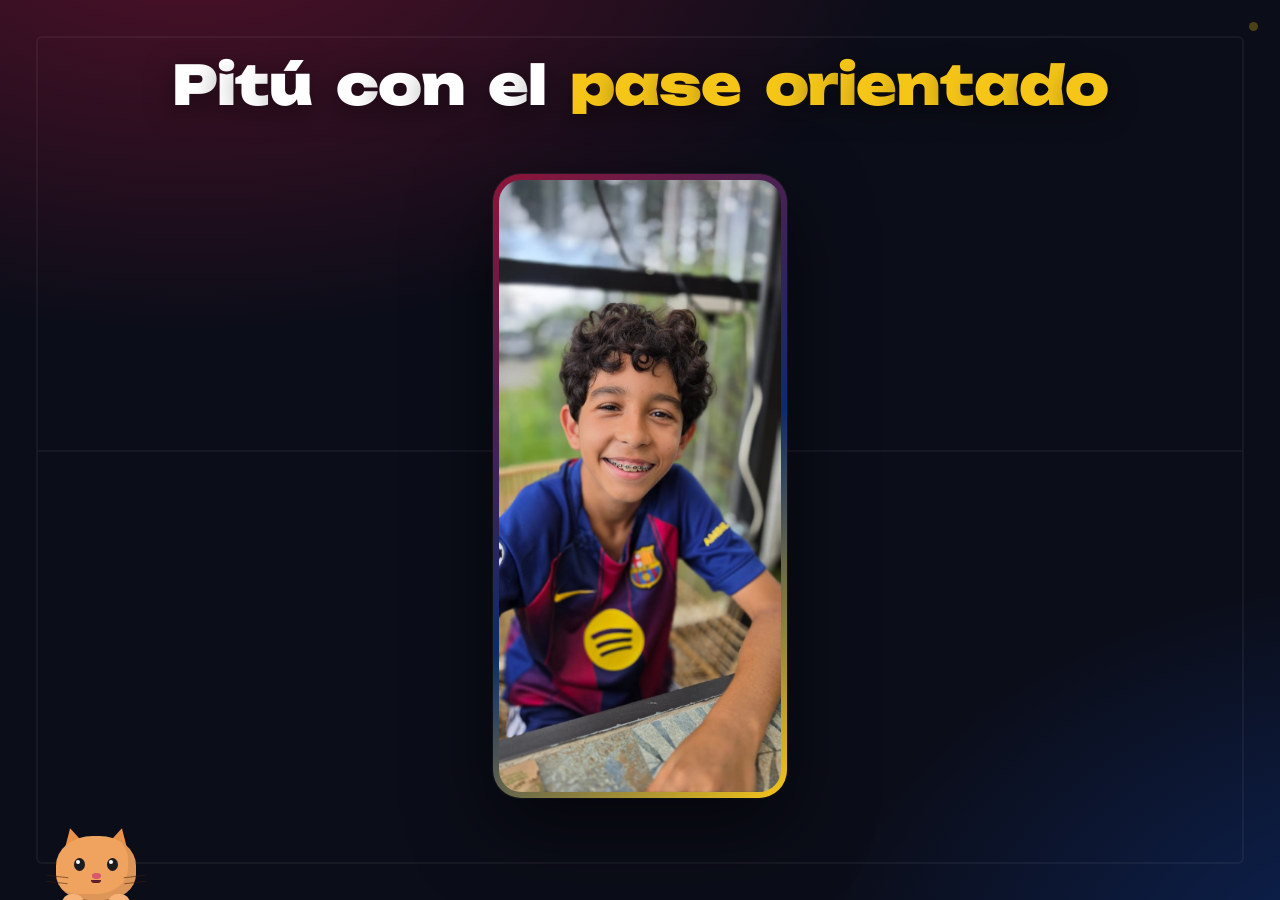
==== index.html @ ebadd92a "Add andy42.com landing page Static page: header, centered photo, CSS-only easter eggs (yawning cat, " ====
<!DOCTYPE html>
<html lang="es">
<head>
  <meta charset="utf-8">
  <meta name="viewport" content="width=device-width, initial-scale=1">
  <title>Pitú con el pase orientado</title>
  <link rel="preconnect" href="https://fonts.googleapis.com">
  <link rel="preconnect" href="https://fonts.gstatic.com" crossorigin>
  <link href="https://fonts.googleapis.com/css2?family=Unbounded:wght@700;900&display=swap" rel="stylesheet">
  <link rel="stylesheet" href="style.css">
</head>
<body>
  <!-- Confetti easter egg: two radios swap so every click replays the burst -->
  <input type="radio" name="party" id="party-a" class="party-toggle">
  <input type="radio" name="party" id="party-b" class="party-toggle">

  <div class="pitch" aria-hidden="true"></div>

  <header>
    <h1 aria-label="Pitú con el pase orientado">
      <span>P</span><span>i</span><span>t</span><span>ú</span>
      <span class="gap"></span>
      <span>c</span><span>o</span><span>n</span>
      <span class="gap"></span>
      <span>e</span><span>l</span>
      <span class="gap"></span>
      <span class="accent"><span>p</span><span>a</span><span>s</span><span>e</span>
      <span class="gap"></span>
      <span>o</span><span>r</span><span>i</span><span>e</span><span>n</span><span>t</span><span>a</span><span>d</span><span>o</span></span>
    </h1>
  </header>

  <main>
    <figure class="photo">
      <img src="andy.jpg" alt="Pitú" width="739" height="1600">
    </figure>
  </main>

  <!-- The secret dot -->
  <label for="party-a" class="dot dot-a" title=""></label>
  <label for="party-b" class="dot dot-b" title=""></label>

  <div class="confetti" aria-hidden="true">
    <i></i><i></i><i></i><i></i><i></i><i></i><i></i><i></i><i></i><i></i>
    <i></i><i></i><i></i><i></i><i></i><i></i><i></i><i></i><i></i><i></i>
    <i></i><i></i><i></i><i></i><i></i><i></i><i></i><i></i><i></i><i></i>
    <i></i><i></i><i></i><i></i><i></i><i></i><i></i><i></i><i></i><i></i>
  </div>

  <!-- The cat, peeking from the bottom corner -->
  <div class="cat" aria-hidden="true">
    <div class="ear left"></div>
    <div class="ear right"></div>
    <div class="head">
      <div class="eye left"></div>
      <div class="eye right"></div>
      <div class="nose"></div>
      <div class="mouth"></div>
      <div class="whiskers left"></div>
      <div class="whiskers right"></div>
    </div>
    <div class="paw left"></div>
    <div class="paw right"></div>
  </div>
</body>
</html>
---- style.css ----
/* ---------- Base ---------- */
:root {
  --blue: #0d2b6b;
  --garnet: #8e1438;
  --gold: #f5c518;
  --ink: #f4f1ea;
}

* { box-sizing: border-box; margin: 0; padding: 0; }

html, body { height: 100%; }

body {
  min-height: 100vh;
  display: flex;
  flex-direction: column;
  align-items: center;
  color: var(--ink);
  font-family: "Unbounded", system-ui, sans-serif;
  background:
    radial-gradient(1200px 700px at 15% -10%, rgba(142, 20, 56, .55), transparent 60%),
    radial-gradient(1000px 700px at 110% 110%, rgba(13, 43, 107, .8), transparent 60%),
    #0b0d18;
  overflow-x: hidden;
}

.party-toggle { position: absolute; opacity: 0; pointer-events: none; }

/* Faint football-pitch lines in the background */
.pitch {
  position: fixed;
  inset: 4vmin;
  border: 2px solid rgba(255, 255, 255, .05);
  border-radius: 6px;
  pointer-events: none;
  z-index: 0;
}
.pitch::before {           /* halfway line */
  content: "";
  position: absolute;
  left: 0; right: 0; top: 50%;
  border-top: 2px solid rgba(255, 255, 255, .05);
}
.pitch::after {            /* centre circle */
  content: "";
  position: absolute;
  left: 50%; top: 50%;
  width: 28vmin; height: 28vmin;
  transform: translate(-50%, -50%);
  border: 2px solid rgba(255, 255, 255, .05);
  border-radius: 50%;
}

/* ---------- Header ---------- */
header {
  position: relative;
  z-index: 2;
  padding: clamp(28px, 6vh, 64px) 20px clamp(16px, 3vh, 32px);
  text-align: center;
}

h1 {
  font-weight: 900;
  font-size: clamp(1.5rem, 4.6vw, 3.4rem);
  line-height: 1.15;
  letter-spacing: -.02em;
  color: #fff;
  text-shadow: 0 6px 28px rgba(0, 0, 0, .5);
}
h1 .accent { color: var(--gold); }

/* Easter egg: letters hop when you hover them */
h1 span:not(.accent) {
  display: inline-block;
  transition: transform .25s cubic-bezier(.3, 1.8, .5, 1);
}
h1 span:not(.accent):hover { transform: translateY(-.35em) rotate(-8deg); }
h1 .gap { display: none; }

/* ---------- Photo ---------- */
main {
  position: relative;
  z-index: 2;
  flex: 1;
  display: grid;
  place-items: center;
  padding: 0 20px clamp(40px, 8vh, 90px);
  width: 100%;
}

.photo {
  position: relative;
  border-radius: 28px;
  padding: 6px;
  background: linear-gradient(140deg, var(--garnet), var(--blue) 55%, var(--gold));
  box-shadow:
    0 30px 80px rgba(0, 0, 0, .55),
    0 0 0 1px rgba(255, 255, 255, .06);
  animation: float 7s ease-in-out infinite;
}

.photo img {
  display: block;
  height: min(68vh, 760px);
  width: auto;
  max-width: 86vw;
  object-fit: cover;
  border-radius: 22px;
}

@keyframes float {
  0%, 100% { transform: translateY(0); }
  50%      { transform: translateY(-8px); }
}

/* Easter egg: linger on the photo and it does a little celebration wobble */
.photo:hover img {
  animation: wobble .9s ease-in-out 2.5s 1;
}
@keyframes wobble {
  0%, 100% { rotate: 0deg; scale: 1; }
  20% { rotate: -3deg; scale: 1.02; }
  40% { rotate: 3deg; }
  60% { rotate: -2deg; }
  80% { rotate: 1deg; }
}

/* ---------- Secret confetti dot ---------- */
.dot {
  position: fixed;
  top: 22px;
  right: 22px;
  z-index: 10;
  width: 9px;
  height: 9px;
  border-radius: 50%;
  background: var(--gold);
  opacity: .28;
  cursor: pointer;
  transition: opacity .3s, transform .3s;
  animation: twinkle 4s ease-in-out infinite;
}
.dot:hover { opacity: 1; transform: scale(1.8); }
@keyframes twinkle { 50% { opacity: .12; } }

/* Only one label is visible at a time, so each click switches radios
   and restarts the confetti animation. */
.dot-b { display: none; }
#party-a:checked ~ .dot-a { display: none; }
#party-a:checked ~ .dot-b { display: block; }

.confetti {
  position: fixed;
  inset: 0;
  pointer-events: none;
  z-index: 20;
  overflow: hidden;
}
.confetti i {
  position: absolute;
  top: -20px;
  left: var(--x);
  width: 9px;
  height: 14px;
  background: var(--c);
  border-radius: 2px;
  opacity: 0;
}
#party-a:checked ~ .confetti i { animation: fall-a var(--d) cubic-bezier(.2, .6, .4, 1) var(--w) forwards; }
#party-b:checked ~ .confetti i { animation: fall-b var(--d) cubic-bezier(.2, .6, .4, 1) var(--w) forwards; }

@keyframes fall-a {
  0%   { opacity: 1; transform: translate(0, 0) rotate(0); }
  100% { opacity: 0; transform: translate(var(--drift), 110vh) rotate(var(--r)); }
}
@keyframes fall-b {
  0%   { opacity: 1; transform: translate(0, 0) rotate(0); }
  100% { opacity: 0; transform: translate(var(--drift), 110vh) rotate(var(--r)); }
}

/* 40 pieces: position, colour, speed, delay, drift, spin */
.confetti i:nth-child(4n+1) { --c: var(--gold); }
.confetti i:nth-child(4n+2) { --c: #e8365f; }
.confetti i:nth-child(4n+3) { --c: #3f7bff; }
.confetti i:nth-child(4n+4) { --c: #ffffff; border-radius: 50%; width: 8px; height: 8px; }
.confetti i:nth-child(1)  { --x: 2%;  --d: 2.6s; --w: 0s;   --drift: 40px;  --r: 540deg; }
.confetti i:nth-child(2)  { --x: 7%;  --d: 3.1s; --w: .1s;  --drift: -30px; --r: 720deg; }
.confetti i:nth-child(3)  { --x: 12%; --d: 2.4s; --w: .2s;  --drift: 60px;  --r: 360deg; }
.confetti i:nth-child(4)  { --x: 17%; --d: 3.4s; --w: 0s;   --drift: -50px; --r: 900deg; }
.confetti i:nth-child(5)  { --x: 22%; --d: 2.8s; --w: .15s; --drift: 25px;  --r: 600deg; }
.confetti i:nth-child(6)  { --x: 27%; --d: 3.0s; --w: .05s; --drift: -70px; --r: 480deg; }
.confetti i:nth-child(7)  { --x: 32%; --d: 2.5s; --w: .25s; --drift: 45px;  --r: 800deg; }
.confetti i:nth-child(8)  { --x: 37%; --d: 3.3s; --w: .1s;  --drift: -20px; --r: 540deg; }
.confetti i:nth-child(9)  { --x: 42%; --d: 2.7s; --w: 0s;   --drift: 55px;  --r: 700deg; }
.confetti i:nth-child(10) { --x: 47%; --d: 3.2s; --w: .2s;  --drift: -45px; --r: 420deg; }
.confetti i:nth-child(11) { --x: 52%; --d: 2.6s; --w: .05s; --drift: 30px;  --r: 860deg; }
.confetti i:nth-child(12) { --x: 57%; --d: 3.5s; --w: .15s; --drift: -60px; --r: 500deg; }
.confetti i:nth-child(13) { --x: 62%; --d: 2.4s; --w: .3s;  --drift: 70px;  --r: 640deg; }
.confetti i:nth-child(14) { --x: 67%; --d: 3.0s; --w: 0s;   --drift: -35px; --r: 760deg; }
.confetti i:nth-child(15) { --x: 72%; --d: 2.9s; --w: .1s;  --drift: 50px;  --r: 380deg; }
.confetti i:nth-child(16) { --x: 77%; --d: 3.3s; --w: .2s;  --drift: -55px; --r: 920deg; }
.confetti i:nth-child(17) { --x: 82%; --d: 2.5s; --w: .05s; --drift: 35px;  --r: 560deg; }
.confetti i:nth-child(18) { --x: 87%; --d: 3.1s; --w: .25s; --drift: -40px; --r: 680deg; }
.confetti i:nth-child(19) { --x: 92%; --d: 2.8s; --w: 0s;   --drift: 20px;  --r: 440deg; }
.confetti i:nth-child(20) { --x: 97%; --d: 3.4s; --w: .15s; --drift: -65px; --r: 820deg; }
.confetti i:nth-child(21) { --x: 4%;  --d: 3.6s; --w: .4s;  --drift: 65px;  --r: 500deg; }
.confetti i:nth-child(22) { --x: 9%;  --d: 2.9s; --w: .5s;  --drift: -25px; --r: 740deg; }
.confetti i:nth-child(23) { --x: 14%; --d: 3.2s; --w: .45s; --drift: 40px;  --r: 620deg; }
.confetti i:nth-child(24) { --x: 19%; --d: 2.7s; --w: .55s; --drift: -55px; --r: 880deg; }
.confetti i:nth-child(25) { --x: 24%; --d: 3.5s; --w: .4s;  --drift: 30px;  --r: 400deg; }
.confetti i:nth-child(26) { --x: 29%; --d: 2.6s; --w: .6s;  --drift: -45px; --r: 700deg; }
.confetti i:nth-child(27) { --x: 34%; --d: 3.0s; --w: .5s;  --drift: 60px;  --r: 580deg; }
.confetti i:nth-child(28) { --x: 39%; --d: 3.4s; --w: .45s; --drift: -30px; --r: 840deg; }
.confetti i:nth-child(29) { --x: 44%; --d: 2.8s; --w: .55s; --drift: 50px;  --r: 460deg; }
.confetti i:nth-child(30) { --x: 49%; --d: 3.3s; --w: .4s;  --drift: -60px; --r: 780deg; }
.confetti i:nth-child(31) { --x: 54%; --d: 2.5s; --w: .6s;  --drift: 35px;  --r: 520deg; }
.confetti i:nth-child(32) { --x: 59%; --d: 3.1s; --w: .5s;  --drift: -40px; --r: 660deg; }
.confetti i:nth-child(33) { --x: 64%; --d: 2.9s; --w: .45s; --drift: 55px;  --r: 900deg; }
.confetti i:nth-child(34) { --x: 69%; --d: 3.6s; --w: .55s; --drift: -20px; --r: 420deg; }
.confetti i:nth-child(35) { --x: 74%; --d: 2.7s; --w: .4s;  --drift: 45px;  --r: 720deg; }
.confetti i:nth-child(36) { --x: 79%; --d: 3.2s; --w: .6s;  --drift: -50px; --r: 600deg; }
.confetti i:nth-child(37) { --x: 84%; --d: 2.6s; --w: .5s;  --drift: 25px;  --r: 860deg; }
.confetti i:nth-child(38) { --x: 89%; --d: 3.0s; --w: .45s; --drift: -35px; --r: 480deg; }
.confetti i:nth-child(39) { --x: 94%; --d: 3.4s; --w: .55s; --drift: 40px;  --r: 760deg; }
.confetti i:nth-child(40) { --x: 99%; --d: 2.8s; --w: .4s;  --drift: -45px; --r: 540deg; }

/* ---------- The cat ---------- */
.cat {
  position: fixed;
  left: clamp(14px, 4vw, 48px);
  bottom: -14px;
  z-index: 5;
  width: 96px;
  height: 84px;
  animation: peek 16s ease-in-out infinite;
}
.cat:hover { animation-play-state: paused; }

/* The cat slowly sinks and rises, as if peeking over the edge */
@keyframes peek {
  0%, 100% { transform: translateY(0); }
  45%      { transform: translateY(0); }
  50%      { transform: translateY(18px); }
  58%      { transform: translateY(18px); }
  63%      { transform: translateY(0); }
}

.cat .head {
  position: absolute;
  left: 8px;
  bottom: 14px;
  width: 80px;
  height: 64px;
  background: #f0a35e;
  border-radius: 46% 46% 40% 40%;
  box-shadow: inset -8px -6px 0 rgba(0, 0, 0, .08);
}
.cat .ear {
  position: absolute;
  bottom: 62px;
  width: 0;
  height: 0;
  border-left: 13px solid transparent;
  border-right: 13px solid transparent;
  border-bottom: 24px solid #e8924a;
}
.cat .ear.left  { left: 12px; transform: rotate(-14deg); }
.cat .ear.right { right: 12px; transform: rotate(14deg); }

.cat .eye {
  position: absolute;
  top: 22px;
  width: 11px;
  height: 13px;
  background: #1b1b22;
  border-radius: 50%;
  animation: blink 6s infinite, yawn-eyes 14s infinite;
}
.cat .eye::after {             /* tiny shine */
  content: "";
  position: absolute;
  top: 2px; left: 2px;
  width: 4px; height: 4px;
  background: #fff;
  border-radius: 50%;
}
.cat .eye.left  { left: 18px; }
.cat .eye.right { right: 18px; }

.cat .nose {
  position: absolute;
  left: 50%;
  top: 37px;
  width: 9px;
  height: 6px;
  margin-left: -4.5px;
  background: #d9576f;
  border-radius: 50% 50% 60% 60%;
}
.cat .mouth {
  position: absolute;
  left: 50%;
  top: 44px;
  width: 10px;
  height: 3px;
  margin-left: -5px;
  background: #5a1f2a;
  border-radius: 0 0 10px 10px;
  animation: yawn-mouth 14s infinite;
}
.cat .whiskers {
  position: absolute;
  top: 40px;
  width: 22px;
  height: 7px;
  border-top: 1.5px solid rgba(60, 30, 20, .55);
  border-bottom: 1.5px solid rgba(60, 30, 20, .55);
}
.cat .whiskers.left  { left: -10px; transform: rotate(6deg); }
.cat .whiskers.right { right: -10px; transform: rotate(-6deg); }

.cat .paw {
  position: absolute;
  bottom: 6px;
  width: 22px;
  height: 14px;
  background: #f6b277;
  border-radius: 12px 12px 6px 6px;
}
.cat .paw.left  { left: 14px; }
.cat .paw.right { right: 14px; }

@keyframes blink {
  0%, 46%, 50%, 100% { transform: scaleY(1); }
  48%                { transform: scaleY(.1); }
}
/* The yawn: eyes squeeze shut while the mouth opens wide */
@keyframes yawn-eyes {
  0%, 70%, 86%, 100% { height: 13px; }
  74%, 82%           { height: 2px; top: 27px; }
}
@keyframes yawn-mouth {
  0%, 70%, 86%, 100% { height: 3px; width: 10px; margin-left: -5px; border-radius: 0 0 10px 10px; }
  74%, 82%           { height: 15px; width: 16px; margin-left: -8px; border-radius: 45%; }
}

/* ---------- Small screens ---------- */
@media (max-width: 600px) {
  .photo img { height: auto; width: 82vw; max-height: 62vh; }
  .cat { transform-origin: bottom left; scale: .8; }
}

/* Respect people who prefer less motion */
@media (prefers-reduced-motion: reduce) {
  *, *::before, *::after { animation: none !important; transition: none !important; }
}
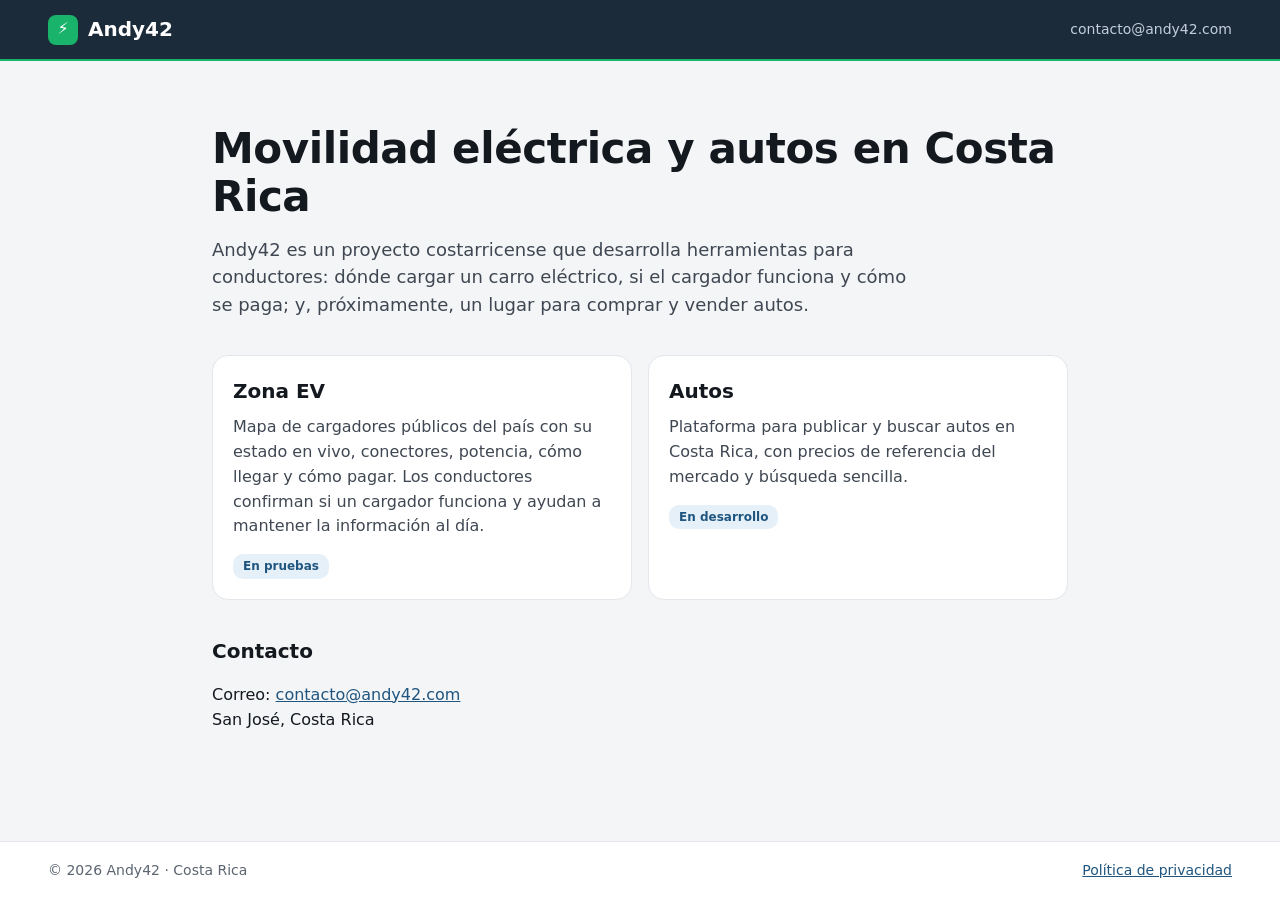
==== commit e66afb81: "Replace the personal landing page with an Andy42 business page Meta's WhatsApp onboarding checks the" ====
--- a/index.html
+++ b/index.html
@@ -3,64 +3,44 @@
 <head>
   <meta charset="utf-8">
   <meta name="viewport" content="width=device-width, initial-scale=1">
-  <title>Pitú con el pase orientado</title>
-  <link rel="preconnect" href="https://fonts.googleapis.com">
-  <link rel="preconnect" href="https://fonts.gstatic.com" crossorigin>
-  <link href="https://fonts.googleapis.com/css2?family=Unbounded:wght@700;900&display=swap" rel="stylesheet">
+  <title>Andy42 · Movilidad y autos en Costa Rica</title>
+  <meta name="description" content="Andy42 desarrolla Zona EV, el mapa de cargadores para vehículos eléctricos en Costa Rica, y una plataforma para comprar y vender autos.">
   <link rel="stylesheet" href="style.css">
 </head>
 <body>
-  <!-- Confetti easter egg: two radios swap so every click replays the burst -->
-  <input type="radio" name="party" id="party-a" class="party-toggle">
-  <input type="radio" name="party" id="party-b" class="party-toggle">
-
-  <div class="pitch" aria-hidden="true"></div>
-
-  <header>
-    <h1 aria-label="Pitú con el pase orientado">
-      <span>P</span><span>i</span><span>t</span><span>ú</span>
-      <span class="gap"></span>
-      <span>c</span><span>o</span><span>n</span>
-      <span class="gap"></span>
-      <span>e</span><span>l</span>
-      <span class="gap"></span>
-      <span class="accent"><span>p</span><span>a</span><span>s</span><span>e</span>
-      <span class="gap"></span>
-      <span>o</span><span>r</span><span>i</span><span>e</span><span>n</span><span>t</span><span>a</span><span>d</span><span>o</span></span>
-    </h1>
+  <header class="top">
+    <span class="brand"><span class="mark" aria-hidden="true">⚡</span>Andy42</span>
+    <a class="mail" href="mailto:contacto@andy42.com">contacto@andy42.com</a>
   </header>
 
   <main>
-    <figure class="photo">
-      <img src="andy.jpg" alt="Pitú" width="739" height="1600">
-    </figure>
+    <section class="hero">
+      <h1>Movilidad eléctrica y autos en Costa Rica</h1>
+      <p class="lead">Andy42 es un proyecto costarricense que desarrolla herramientas para conductores: dónde cargar un carro eléctrico, si el cargador funciona y cómo se paga; y, próximamente, un lugar para comprar y vender autos.</p>
+    </section>
+
+    <section class="cards">
+      <article class="card">
+        <h2>Zona EV</h2>
+        <p>Mapa de cargadores públicos del país con su estado en vivo, conectores, potencia, cómo llegar y cómo pagar. Los conductores confirman si un cargador funciona y ayudan a mantener la información al día.</p>
+        <span class="tag">En pruebas</span>
+      </article>
+      <article class="card">
+        <h2>Autos</h2>
+        <p>Plataforma para publicar y buscar autos en Costa Rica, con precios de referencia del mercado y búsqueda sencilla.</p>
+        <span class="tag">En desarrollo</span>
+      </article>
+    </section>
+
+    <section class="contact">
+      <h2>Contacto</h2>
+      <p>Correo: <a href="mailto:contacto@andy42.com">contacto@andy42.com</a><br>San José, Costa Rica</p>
+    </section>
   </main>
 
-  <!-- The secret dot -->
-  <label for="party-a" class="dot dot-a" title=""></label>
-  <label for="party-b" class="dot dot-b" title=""></label>
-
-  <div class="confetti" aria-hidden="true">
-    <i></i><i></i><i></i><i></i><i></i><i></i><i></i><i></i><i></i><i></i>
-    <i></i><i></i><i></i><i></i><i></i><i></i><i></i><i></i><i></i><i></i>
-    <i></i><i></i><i></i><i></i><i></i><i></i><i></i><i></i><i></i><i></i>
-    <i></i><i></i><i></i><i></i><i></i><i></i><i></i><i></i><i></i><i></i>
-  </div>
-
-  <!-- The cat, peeking from the bottom corner -->
-  <div class="cat" aria-hidden="true">
-    <div class="ear left"></div>
-    <div class="ear right"></div>
-    <div class="head">
-      <div class="eye left"></div>
-      <div class="eye right"></div>
-      <div class="nose"></div>
-      <div class="mouth"></div>
-      <div class="whiskers left"></div>
-      <div class="whiskers right"></div>
-    </div>
-    <div class="paw left"></div>
-    <div class="paw right"></div>
-  </div>
+  <footer>
+    <span>© 2026 Andy42 · Costa Rica</span>
+    <a href="privacidad.html">Política de privacidad</a>
+  </footer>
 </body>
 </html>
--- a/style.css
+++ b/style.css
@@ -1,356 +1,58 @@
-/* ---------- Base ---------- */
 :root {
-  --blue: #0d2b6b;
-  --garnet: #8e1438;
-  --gold: #f5c518;
-  --ink: #f4f1ea;
+  --band: #1c2b39;
+  --green: #19b36b;
+  --ink: #14181f;
+  --muted: #5b6470;
+  --line: #e3e6ea;
+  --bg: #f4f5f7;
 }
-
-* { box-sizing: border-box; margin: 0; padding: 0; }
-
-html, body { height: 100%; }
-
+* { box-sizing: border-box; }
 body {
-  min-height: 100vh;
+  margin: 0;
+  font-family: system-ui, -apple-system, "Segoe UI", Roboto, sans-serif;
+  color: var(--ink);
+  background: var(--bg);
+  line-height: 1.55;
   display: flex;
   flex-direction: column;
+  min-height: 100vh;
+}
+a { color: #1f557f; }
+.top {
+  background: var(--band);
+  color: #fff;
+  border-bottom: 2px solid var(--green);
+  display: flex;
   align-items: center;
-  color: var(--ink);
-  font-family: "Unbounded", system-ui, sans-serif;
-  background:
-    radial-gradient(1200px 700px at 15% -10%, rgba(142, 20, 56, .55), transparent 60%),
-    radial-gradient(1000px 700px at 110% 110%, rgba(13, 43, 107, .8), transparent 60%),
-    #0b0d18;
-  overflow-x: hidden;
+  justify-content: space-between;
+  gap: 16px;
+  padding: 14px clamp(16px, 5vw, 48px);
 }
-
-.party-toggle { position: absolute; opacity: 0; pointer-events: none; }
-
-/* Faint football-pitch lines in the background */
-.pitch {
-  position: fixed;
-  inset: 4vmin;
-  border: 2px solid rgba(255, 255, 255, .05);
-  border-radius: 6px;
-  pointer-events: none;
-  z-index: 0;
+.brand { color: #fff; text-decoration: none; font-weight: 700; font-size: 20px; display: inline-flex; align-items: center; gap: 10px; }
+.mark { width: 30px; height: 30px; border-radius: 8px; background: var(--green); display: inline-flex; align-items: center; justify-content: center; font-size: 16px; }
+.mail { color: #c3ceda; text-decoration: none; font-size: 14px; }
+.mail:hover { color: #fff; }
+main { flex: 1; width: 100%; max-width: 920px; margin: 0 auto; padding: clamp(28px, 6vw, 64px) clamp(16px, 5vw, 32px); }
+.hero h1 { font-size: clamp(28px, 4.5vw, 42px); line-height: 1.15; margin: 0 0 14px; letter-spacing: -0.01em; }
+.lead { font-size: 18px; color: #3f4752; max-width: 720px; margin: 0; }
+.cards { display: grid; grid-template-columns: repeat(auto-fit, minmax(260px, 1fr)); gap: 16px; margin: 36px 0; }
+.card { background: #fff; border: 1px solid var(--line); border-radius: 16px; padding: 20px; }
+.card h2 { margin: 0 0 8px; font-size: 20px; }
+.card p { margin: 0 0 14px; color: #3f4752; }
+.tag { display: inline-block; font-size: 12px; font-weight: 600; padding: 3px 10px; border-radius: 10px; background: #e6f0f8; color: #1f557f; }
+.contact h2 { font-size: 20px; margin: 0 0 6px; }
+.doc h1 { font-size: 32px; margin: 0 0 4px; }
+.doc h2 { font-size: 19px; margin: 28px 0 6px; }
+.doc ul { padding-left: 20px; }
+.doc li { margin: 6px 0; }
+.muted { color: var(--muted); font-size: 14px; }
+footer {
+  border-top: 1px solid var(--line);
+  padding: 18px clamp(16px, 5vw, 48px);
+  display: flex;
+  justify-content: space-between;
+  gap: 16px;
+  font-size: 14px;
+  color: var(--muted);
+  background: #fff;
 }
-.pitch::before {           /* halfway line */
-  content: "";
-  position: absolute;
-  left: 0; right: 0; top: 50%;
-  border-top: 2px solid rgba(255, 255, 255, .05);
-}
-.pitch::after {            /* centre circle */
-  content: "";
-  position: absolute;
-  left: 50%; top: 50%;
-  width: 28vmin; height: 28vmin;
-  transform: translate(-50%, -50%);
-  border: 2px solid rgba(255, 255, 255, .05);
-  border-radius: 50%;
-}
-
-/* ---------- Header ---------- */
-header {
-  position: relative;
-  z-index: 2;
-  padding: clamp(28px, 6vh, 64px) 20px clamp(16px, 3vh, 32px);
-  text-align: center;
-}
-
-h1 {
-  font-weight: 900;
-  font-size: clamp(1.5rem, 4.6vw, 3.4rem);
-  line-height: 1.15;
-  letter-spacing: -.02em;
-  color: #fff;
-  text-shadow: 0 6px 28px rgba(0, 0, 0, .5);
-}
-h1 .accent { color: var(--gold); }
-
-/* Easter egg: letters hop when you hover them */
-h1 span:not(.accent) {
-  display: inline-block;
-  transition: transform .25s cubic-bezier(.3, 1.8, .5, 1);
-}
-h1 span:not(.accent):hover { transform: translateY(-.35em) rotate(-8deg); }
-h1 .gap { display: none; }
-
-/* ---------- Photo ---------- */
-main {
-  position: relative;
-  z-index: 2;
-  flex: 1;
-  display: grid;
-  place-items: center;
-  padding: 0 20px clamp(40px, 8vh, 90px);
-  width: 100%;
-}
-
-.photo {
-  position: relative;
-  border-radius: 28px;
-  padding: 6px;
-  background: linear-gradient(140deg, var(--garnet), var(--blue) 55%, var(--gold));
-  box-shadow:
-    0 30px 80px rgba(0, 0, 0, .55),
-    0 0 0 1px rgba(255, 255, 255, .06);
-  animation: float 7s ease-in-out infinite;
-}
-
-.photo img {
-  display: block;
-  height: min(68vh, 760px);
-  width: auto;
-  max-width: 86vw;
-  object-fit: cover;
-  border-radius: 22px;
-}
-
-@keyframes float {
-  0%, 100% { transform: translateY(0); }
-  50%      { transform: translateY(-8px); }
-}
-
-/* Easter egg: linger on the photo and it does a little celebration wobble */
-.photo:hover img {
-  animation: wobble .9s ease-in-out 2.5s 1;
-}
-@keyframes wobble {
-  0%, 100% { rotate: 0deg; scale: 1; }
-  20% { rotate: -3deg; scale: 1.02; }
-  40% { rotate: 3deg; }
-  60% { rotate: -2deg; }
-  80% { rotate: 1deg; }
-}
-
-/* ---------- Secret confetti dot ---------- */
-.dot {
-  position: fixed;
-  top: 22px;
-  right: 22px;
-  z-index: 10;
-  width: 9px;
-  height: 9px;
-  border-radius: 50%;
-  background: var(--gold);
-  opacity: .28;
-  cursor: pointer;
-  transition: opacity .3s, transform .3s;
-  animation: twinkle 4s ease-in-out infinite;
-}
-.dot:hover { opacity: 1; transform: scale(1.8); }
-@keyframes twinkle { 50% { opacity: .12; } }
-
-/* Only one label is visible at a time, so each click switches radios
-   and restarts the confetti animation. */
-.dot-b { display: none; }
-#party-a:checked ~ .dot-a { display: none; }
-#party-a:checked ~ .dot-b { display: block; }
-
-.confetti {
-  position: fixed;
-  inset: 0;
-  pointer-events: none;
-  z-index: 20;
-  overflow: hidden;
-}
-.confetti i {
-  position: absolute;
-  top: -20px;
-  left: var(--x);
-  width: 9px;
-  height: 14px;
-  background: var(--c);
-  border-radius: 2px;
-  opacity: 0;
-}
-#party-a:checked ~ .confetti i { animation: fall-a var(--d) cubic-bezier(.2, .6, .4, 1) var(--w) forwards; }
-#party-b:checked ~ .confetti i { animation: fall-b var(--d) cubic-bezier(.2, .6, .4, 1) var(--w) forwards; }
-
-@keyframes fall-a {
-  0%   { opacity: 1; transform: translate(0, 0) rotate(0); }
-  100% { opacity: 0; transform: translate(var(--drift), 110vh) rotate(var(--r)); }
-}
-@keyframes fall-b {
-  0%   { opacity: 1; transform: translate(0, 0) rotate(0); }
-  100% { opacity: 0; transform: translate(var(--drift), 110vh) rotate(var(--r)); }
-}
-
-/* 40 pieces: position, colour, speed, delay, drift, spin */
-.confetti i:nth-child(4n+1) { --c: var(--gold); }
-.confetti i:nth-child(4n+2) { --c: #e8365f; }
-.confetti i:nth-child(4n+3) { --c: #3f7bff; }
-.confetti i:nth-child(4n+4) { --c: #ffffff; border-radius: 50%; width: 8px; height: 8px; }
-.confetti i:nth-child(1)  { --x: 2%;  --d: 2.6s; --w: 0s;   --drift: 40px;  --r: 540deg; }
-.confetti i:nth-child(2)  { --x: 7%;  --d: 3.1s; --w: .1s;  --drift: -30px; --r: 720deg; }
-.confetti i:nth-child(3)  { --x: 12%; --d: 2.4s; --w: .2s;  --drift: 60px;  --r: 360deg; }
-.confetti i:nth-child(4)  { --x: 17%; --d: 3.4s; --w: 0s;   --drift: -50px; --r: 900deg; }
-.confetti i:nth-child(5)  { --x: 22%; --d: 2.8s; --w: .15s; --drift: 25px;  --r: 600deg; }
-.confetti i:nth-child(6)  { --x: 27%; --d: 3.0s; --w: .05s; --drift: -70px; --r: 480deg; }
-.confetti i:nth-child(7)  { --x: 32%; --d: 2.5s; --w: .25s; --drift: 45px;  --r: 800deg; }
-.confetti i:nth-child(8)  { --x: 37%; --d: 3.3s; --w: .1s;  --drift: -20px; --r: 540deg; }
-.confetti i:nth-child(9)  { --x: 42%; --d: 2.7s; --w: 0s;   --drift: 55px;  --r: 700deg; }
-.confetti i:nth-child(10) { --x: 47%; --d: 3.2s; --w: .2s;  --drift: -45px; --r: 420deg; }
-.confetti i:nth-child(11) { --x: 52%; --d: 2.6s; --w: .05s; --drift: 30px;  --r: 860deg; }
-.confetti i:nth-child(12) { --x: 57%; --d: 3.5s; --w: .15s; --drift: -60px; --r: 500deg; }
-.confetti i:nth-child(13) { --x: 62%; --d: 2.4s; --w: .3s;  --drift: 70px;  --r: 640deg; }
-.confetti i:nth-child(14) { --x: 67%; --d: 3.0s; --w: 0s;   --drift: -35px; --r: 760deg; }
-.confetti i:nth-child(15) { --x: 72%; --d: 2.9s; --w: .1s;  --drift: 50px;  --r: 380deg; }
-.confetti i:nth-child(16) { --x: 77%; --d: 3.3s; --w: .2s;  --drift: -55px; --r: 920deg; }
-.confetti i:nth-child(17) { --x: 82%; --d: 2.5s; --w: .05s; --drift: 35px;  --r: 560deg; }
-.confetti i:nth-child(18) { --x: 87%; --d: 3.1s; --w: .25s; --drift: -40px; --r: 680deg; }
-.confetti i:nth-child(19) { --x: 92%; --d: 2.8s; --w: 0s;   --drift: 20px;  --r: 440deg; }
-.confetti i:nth-child(20) { --x: 97%; --d: 3.4s; --w: .15s; --drift: -65px; --r: 820deg; }
-.confetti i:nth-child(21) { --x: 4%;  --d: 3.6s; --w: .4s;  --drift: 65px;  --r: 500deg; }
-.confetti i:nth-child(22) { --x: 9%;  --d: 2.9s; --w: .5s;  --drift: -25px; --r: 740deg; }
-.confetti i:nth-child(23) { --x: 14%; --d: 3.2s; --w: .45s; --drift: 40px;  --r: 620deg; }
-.confetti i:nth-child(24) { --x: 19%; --d: 2.7s; --w: .55s; --drift: -55px; --r: 880deg; }
-.confetti i:nth-child(25) { --x: 24%; --d: 3.5s; --w: .4s;  --drift: 30px;  --r: 400deg; }
-.confetti i:nth-child(26) { --x: 29%; --d: 2.6s; --w: .6s;  --drift: -45px; --r: 700deg; }
-.confetti i:nth-child(27) { --x: 34%; --d: 3.0s; --w: .5s;  --drift: 60px;  --r: 580deg; }
-.confetti i:nth-child(28) { --x: 39%; --d: 3.4s; --w: .45s; --drift: -30px; --r: 840deg; }
-.confetti i:nth-child(29) { --x: 44%; --d: 2.8s; --w: .55s; --drift: 50px;  --r: 460deg; }
-.confetti i:nth-child(30) { --x: 49%; --d: 3.3s; --w: .4s;  --drift: -60px; --r: 780deg; }
-.confetti i:nth-child(31) { --x: 54%; --d: 2.5s; --w: .6s;  --drift: 35px;  --r: 520deg; }
-.confetti i:nth-child(32) { --x: 59%; --d: 3.1s; --w: .5s;  --drift: -40px; --r: 660deg; }
-.confetti i:nth-child(33) { --x: 64%; --d: 2.9s; --w: .45s; --drift: 55px;  --r: 900deg; }
-.confetti i:nth-child(34) { --x: 69%; --d: 3.6s; --w: .55s; --drift: -20px; --r: 420deg; }
-.confetti i:nth-child(35) { --x: 74%; --d: 2.7s; --w: .4s;  --drift: 45px;  --r: 720deg; }
-.confetti i:nth-child(36) { --x: 79%; --d: 3.2s; --w: .6s;  --drift: -50px; --r: 600deg; }
-.confetti i:nth-child(37) { --x: 84%; --d: 2.6s; --w: .5s;  --drift: 25px;  --r: 860deg; }
-.confetti i:nth-child(38) { --x: 89%; --d: 3.0s; --w: .45s; --drift: -35px; --r: 480deg; }
-.confetti i:nth-child(39) { --x: 94%; --d: 3.4s; --w: .55s; --drift: 40px;  --r: 760deg; }
-.confetti i:nth-child(40) { --x: 99%; --d: 2.8s; --w: .4s;  --drift: -45px; --r: 540deg; }
-
-/* ---------- The cat ---------- */
-.cat {
-  position: fixed;
-  left: clamp(14px, 4vw, 48px);
-  bottom: -14px;
-  z-index: 5;
-  width: 96px;
-  height: 84px;
-  animation: peek 16s ease-in-out infinite;
-}
-.cat:hover { animation-play-state: paused; }
-
-/* The cat slowly sinks and rises, as if peeking over the edge */
-@keyframes peek {
-  0%, 100% { transform: translateY(0); }
-  45%      { transform: translateY(0); }
-  50%      { transform: translateY(18px); }
-  58%      { transform: translateY(18px); }
-  63%      { transform: translateY(0); }
-}
-
-.cat .head {
-  position: absolute;
-  left: 8px;
-  bottom: 14px;
-  width: 80px;
-  height: 64px;
-  background: #f0a35e;
-  border-radius: 46% 46% 40% 40%;
-  box-shadow: inset -8px -6px 0 rgba(0, 0, 0, .08);
-}
-.cat .ear {
-  position: absolute;
-  bottom: 62px;
-  width: 0;
-  height: 0;
-  border-left: 13px solid transparent;
-  border-right: 13px solid transparent;
-  border-bottom: 24px solid #e8924a;
-}
-.cat .ear.left  { left: 12px; transform: rotate(-14deg); }
-.cat .ear.right { right: 12px; transform: rotate(14deg); }
-
-.cat .eye {
-  position: absolute;
-  top: 22px;
-  width: 11px;
-  height: 13px;
-  background: #1b1b22;
-  border-radius: 50%;
-  animation: blink 6s infinite, yawn-eyes 14s infinite;
-}
-.cat .eye::after {             /* tiny shine */
-  content: "";
-  position: absolute;
-  top: 2px; left: 2px;
-  width: 4px; height: 4px;
-  background: #fff;
-  border-radius: 50%;
-}
-.cat .eye.left  { left: 18px; }
-.cat .eye.right { right: 18px; }
-
-.cat .nose {
-  position: absolute;
-  left: 50%;
-  top: 37px;
-  width: 9px;
-  height: 6px;
-  margin-left: -4.5px;
-  background: #d9576f;
-  border-radius: 50% 50% 60% 60%;
-}
-.cat .mouth {
-  position: absolute;
-  left: 50%;
-  top: 44px;
-  width: 10px;
-  height: 3px;
-  margin-left: -5px;
-  background: #5a1f2a;
-  border-radius: 0 0 10px 10px;
-  animation: yawn-mouth 14s infinite;
-}
-.cat .whiskers {
-  position: absolute;
-  top: 40px;
-  width: 22px;
-  height: 7px;
-  border-top: 1.5px solid rgba(60, 30, 20, .55);
-  border-bottom: 1.5px solid rgba(60, 30, 20, .55);
-}
-.cat .whiskers.left  { left: -10px; transform: rotate(6deg); }
-.cat .whiskers.right { right: -10px; transform: rotate(-6deg); }
-
-.cat .paw {
-  position: absolute;
-  bottom: 6px;
-  width: 22px;
-  height: 14px;
-  background: #f6b277;
-  border-radius: 12px 12px 6px 6px;
-}
-.cat .paw.left  { left: 14px; }
-.cat .paw.right { right: 14px; }
-
-@keyframes blink {
-  0%, 46%, 50%, 100% { transform: scaleY(1); }
-  48%                { transform: scaleY(.1); }
-}
-/* The yawn: eyes squeeze shut while the mouth opens wide */
-@keyframes yawn-eyes {
-  0%, 70%, 86%, 100% { height: 13px; }
-  74%, 82%           { height: 2px; top: 27px; }
-}
-@keyframes yawn-mouth {
-  0%, 70%, 86%, 100% { height: 3px; width: 10px; margin-left: -5px; border-radius: 0 0 10px 10px; }
-  74%, 82%           { height: 15px; width: 16px; margin-left: -8px; border-radius: 45%; }
-}
-
-/* ---------- Small screens ---------- */
-@media (max-width: 600px) {
-  .photo img { height: auto; width: 82vw; max-height: 62vh; }
-  .cat { transform-origin: bottom left; scale: .8; }
-}
-
-/* Respect people who prefer less motion */
-@media (prefers-reduced-motion: reduce) {
-  *, *::before, *::after { animation: none !important; transition: none !important; }
-}
